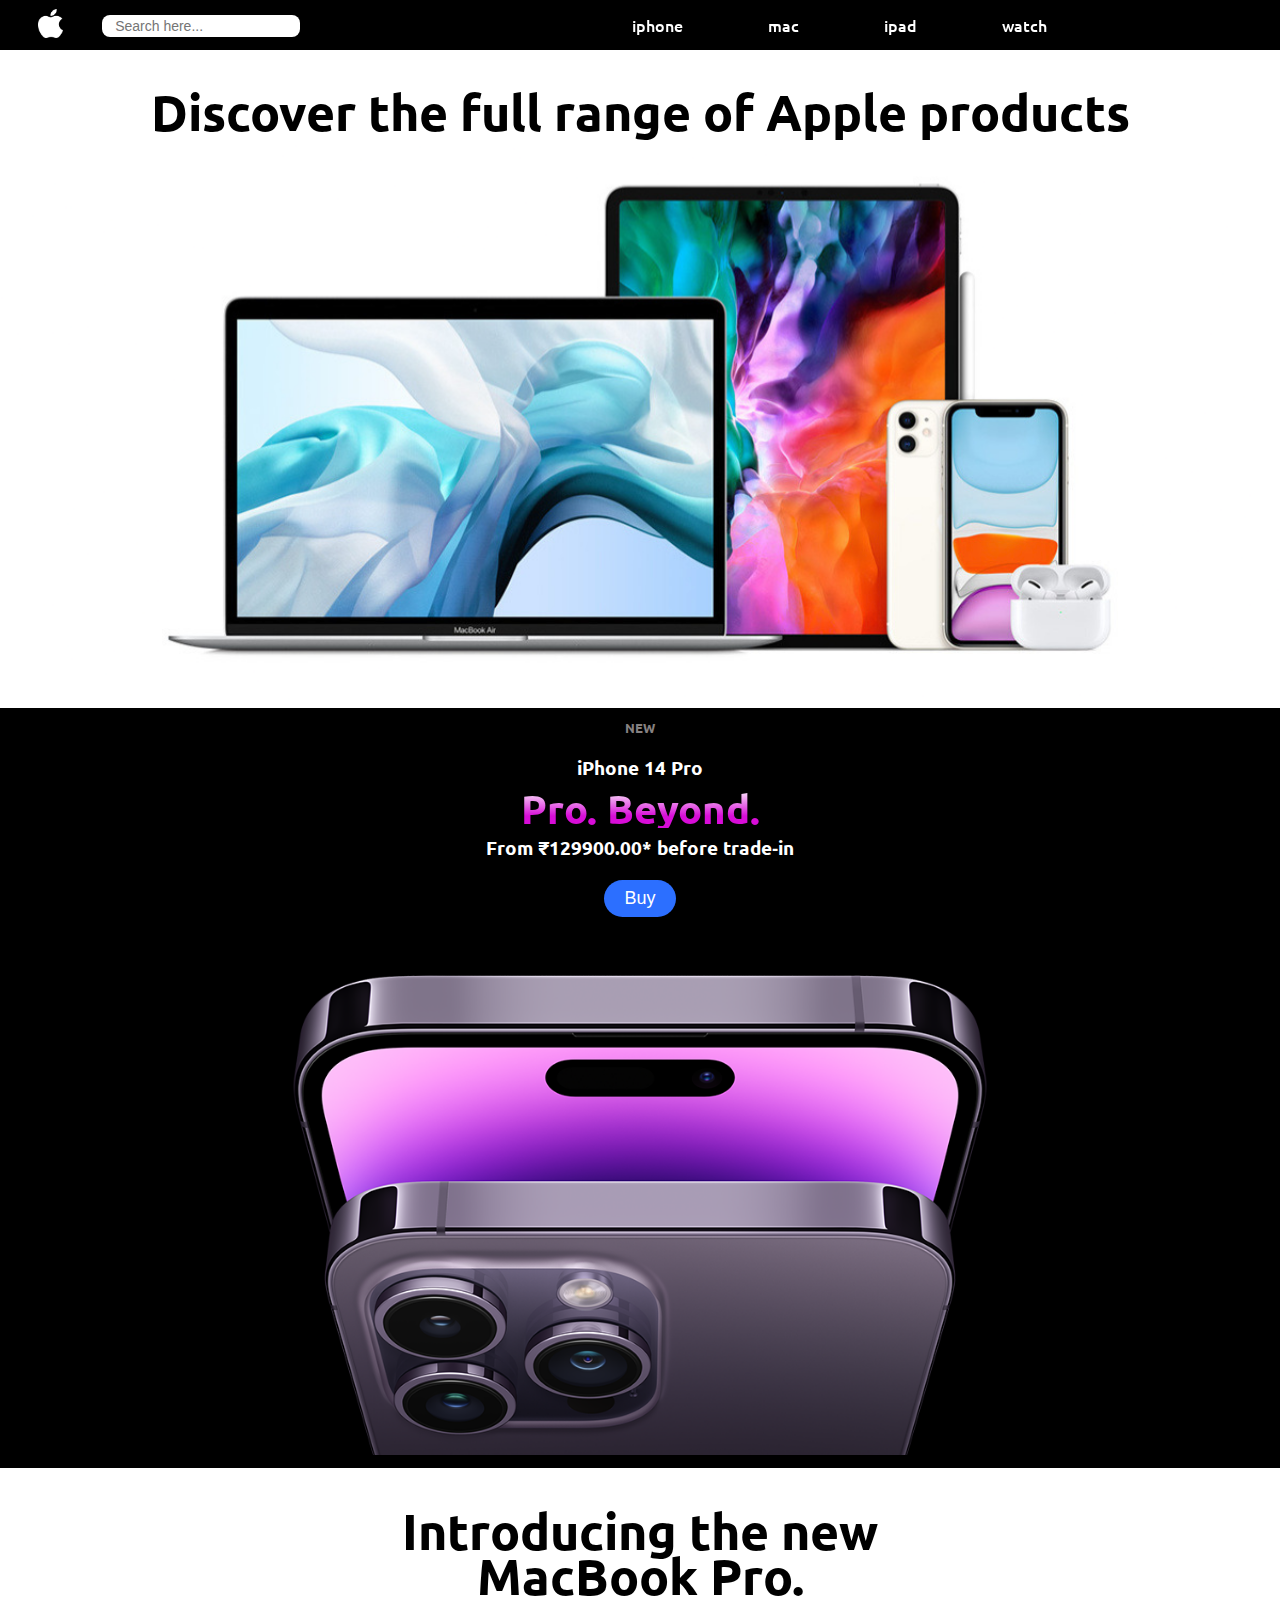
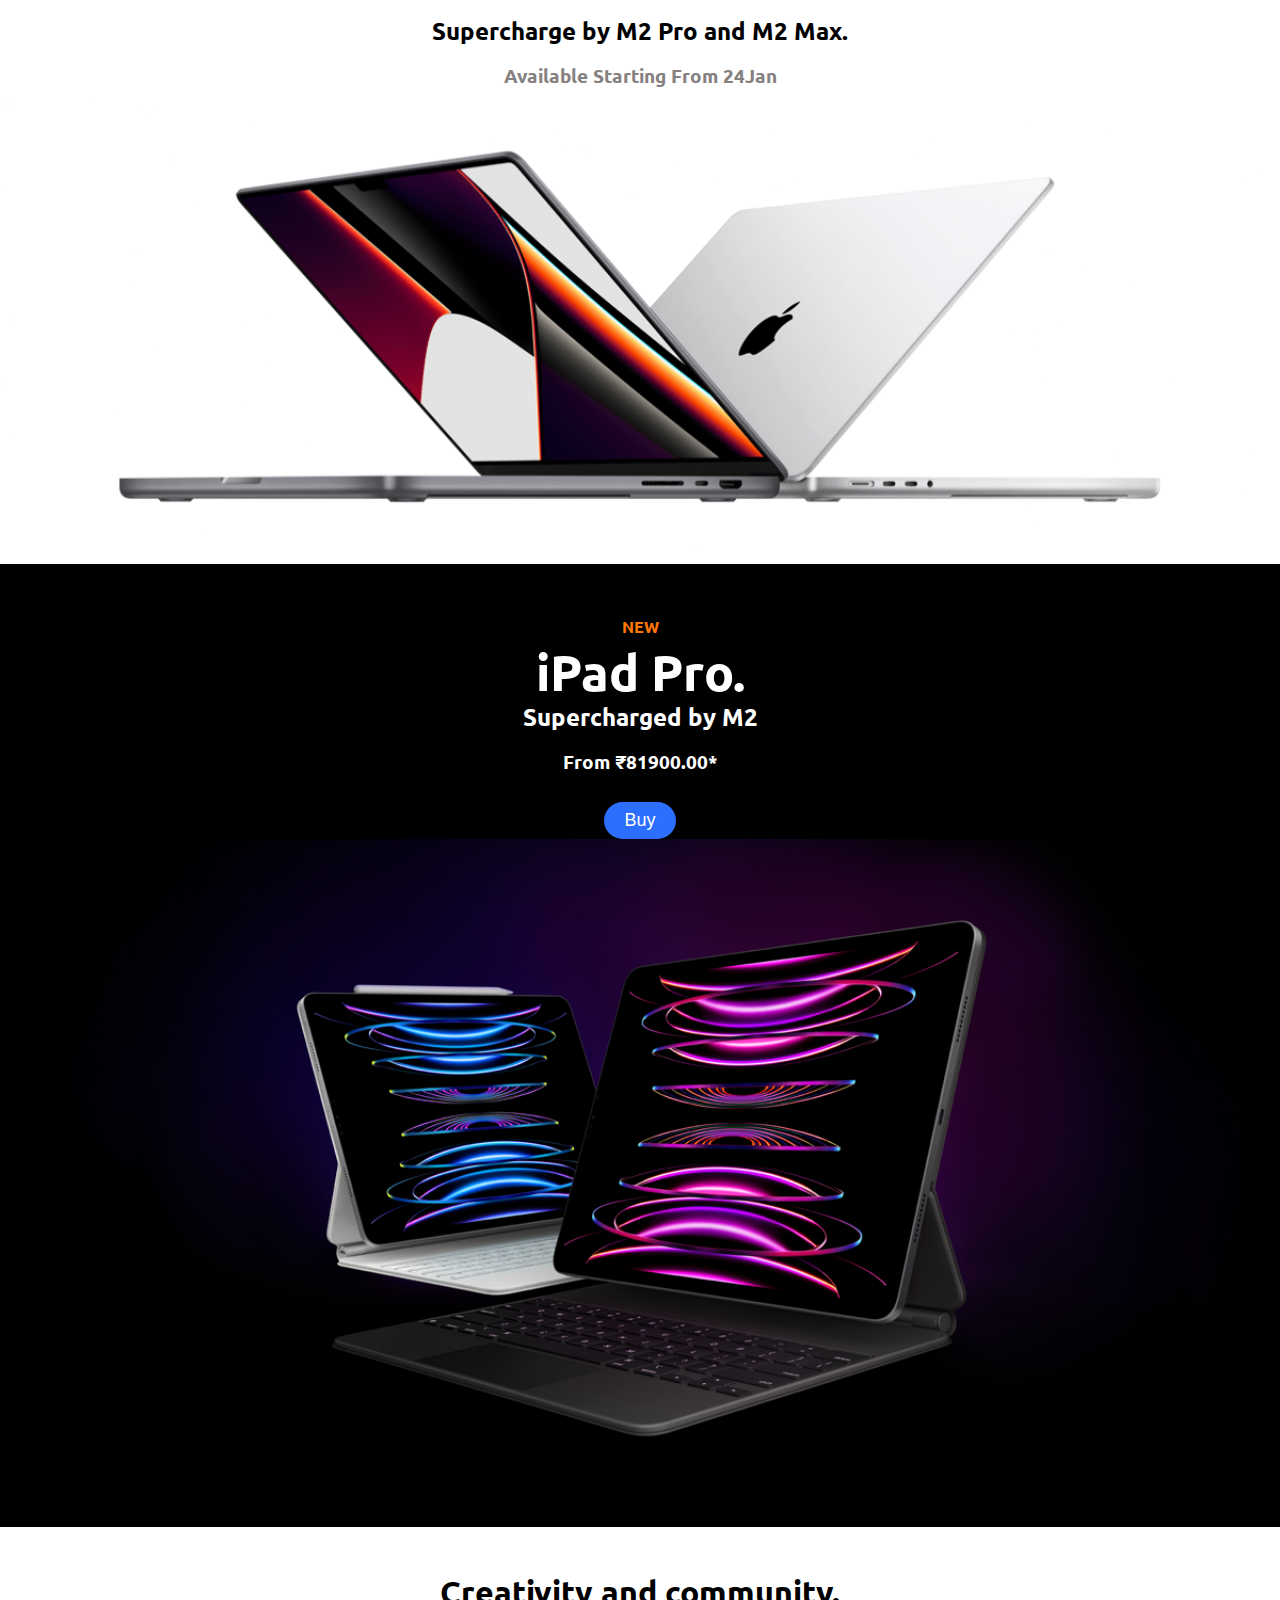
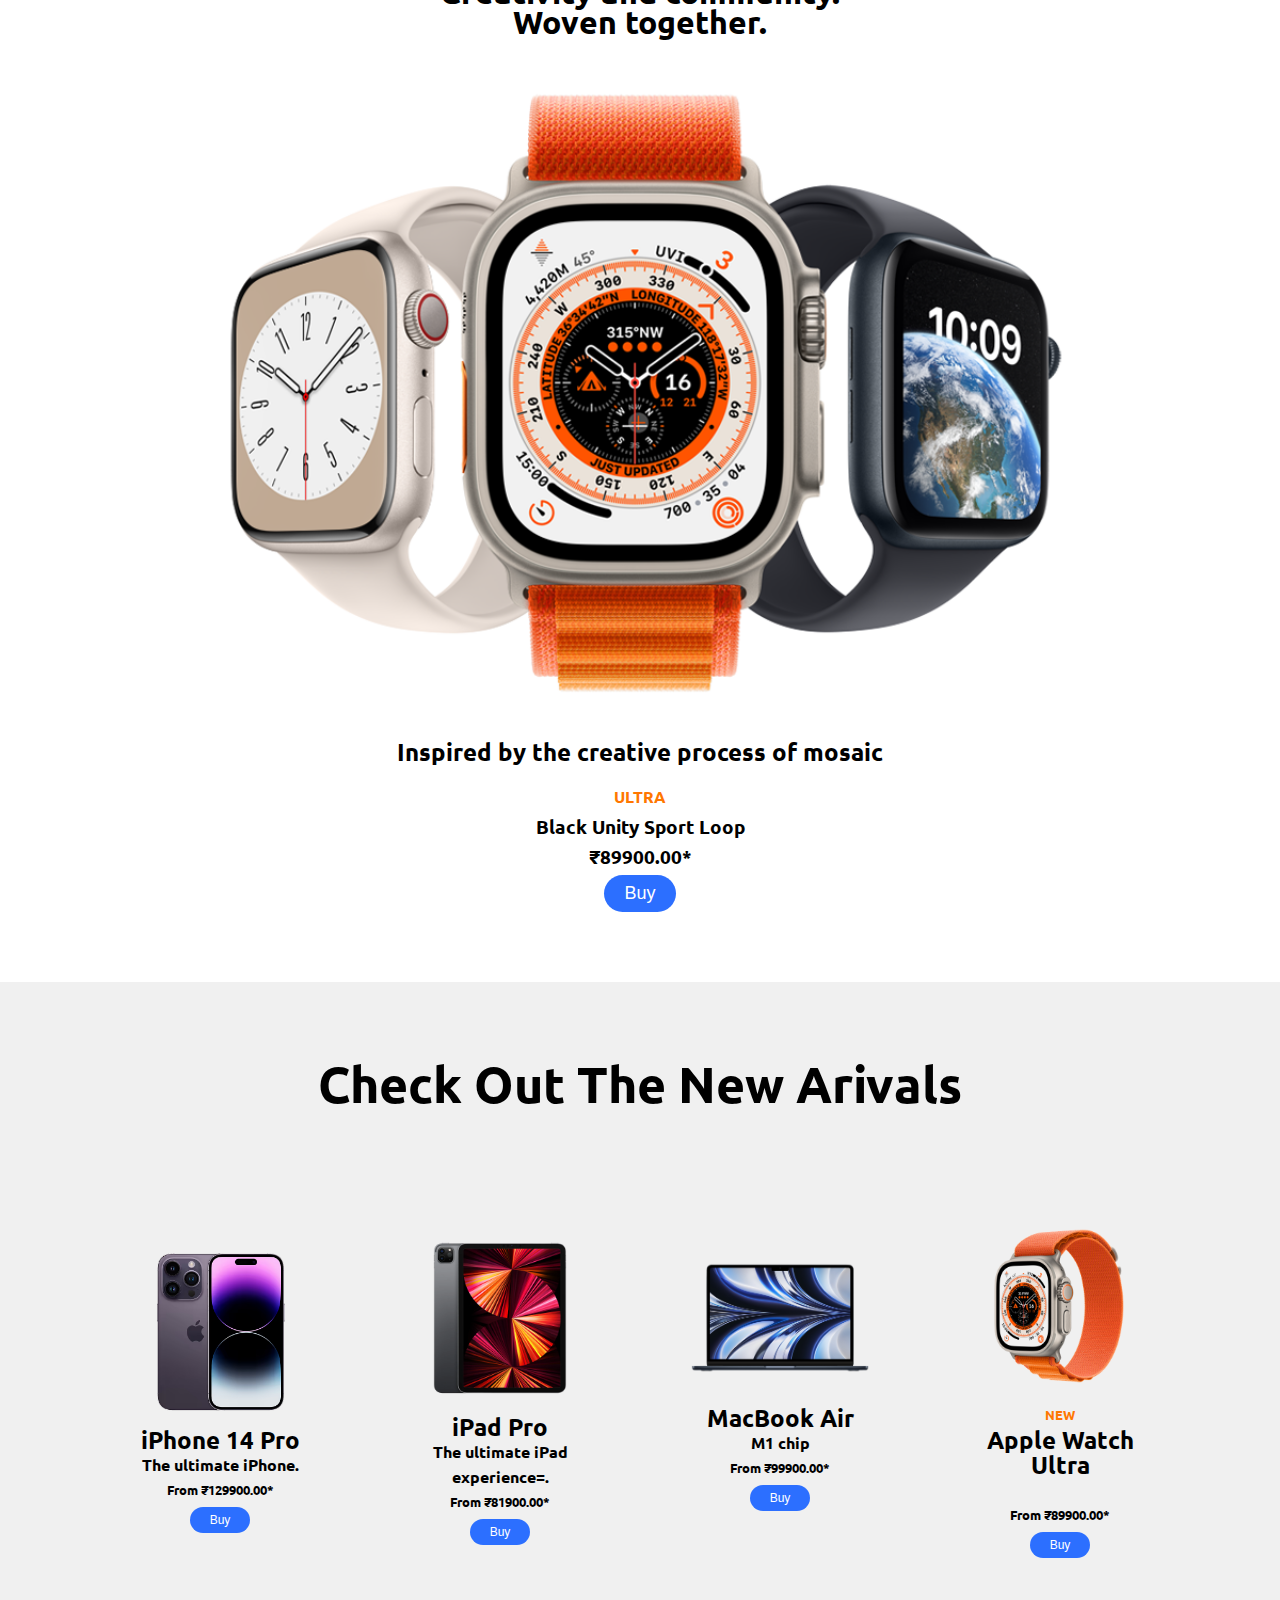
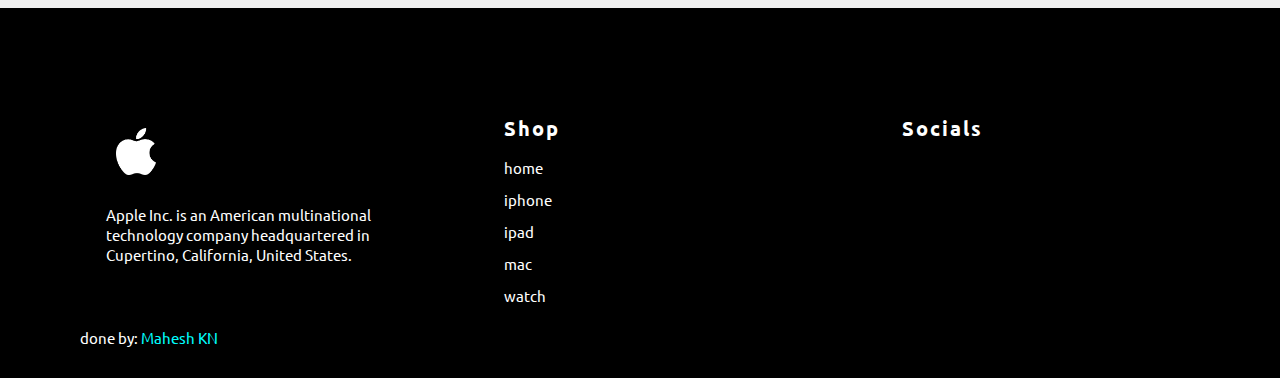
==== index.html @ 7b1b491d "Add files via upload" ====
<!DOCTYPE html>
<html lang="en">
  <head>
    <meta charset="UTF-8" />
    <meta http-equiv="X-UA-Compatible" content="IE=edge" />
    <meta name="viewport" content="width=device-width, initial-scale=1.0" />
    <!-- <link rel="shortcut icon" type="x-icon" src="./assets/img/logo.png" /> -->
    <link
      rel="stylesheet"
      href="https://cdnjs.cloudflare.com/ajax/libs/font-awesome/6.2.1/css/all.min.css"
      integrity="sha512-MV7K8+y+gLIBoVD59lQIYicR65iaqukzvf/nwasF0nqhPay5w/9lJmVM2hMDcnK1OnMGCdVK+iQrJ7lzPJQd1w=="
      crossorigin="anonymous"
      referrerpolicy="no-referrer"
    />
    <link rel="preconnect" href="https://fonts.googleapis.com" />
    <link rel="preconnect" href="https://fonts.gstatic.com" crossorigin />
    <link
      href="https://fonts.googleapis.com/css2?family=Ubuntu:wght@300&display=swap"
      rel="stylesheet"
    />
    <link rel="stylesheet" href="style.css" />
    <link rel="stylesheet" href="style2.css" />

    <title>apple</title>
  </head>
  <body>
    <header>
      <div class="logo">
        <a href="#">
          <img src="./assets/img/logo.png" alt="" width="25px" />
        </a>
      </div>

      <div class="searchbox">
        <input type="text" placeholder="Search here..." />
        <span class="fas fa-search" id="searchIcon"></span>
      </div>
      <div class="navbar">
        <ul>
          <li>
            <a href="./iphone.html">iphone </a>
          </li>
        </ul>
        <ul>
          <li>
            <a href="./mac.html">mac </a>
          </li>
        </ul>
        <ul>
          <li>
            <a href="./ipad.html">ipad </a>
          </li>
        </ul>
        <ul>
          <li>
            <a href="./watch.html">watch </a>
          </li>
        </ul>
        <ul>
          <li>
            <a href="#"><i class="fa-solid fa-bag-shopping"></i> </a>
          </li>
        </ul>
      </div>
    </header>
    <div class="hero">
      <h1>Discover the full range of Apple products</h1>
      <img src="./assets/img/hero - Edited.png" alt="" />
    </div>
    <div class="promotion-iphone">
      <h5 style="color: rgb(134, 129, 129)">NEW</h5>
      <h3>iPhone 14 Pro</h3>
      <h1>Pro. Beyond.</h1>
      <h3>From ₹129900.00* before trade‑in</h3>
      <h1><button id="btn">Buy</button></h1>

      <a href="./iphone.html"
        ><img src="./assets/iphone/iphone-14-pro_.png" alt="" width="800px"
      /></a>
    </div>

    <div class="promotion-mac">
      <h1>
        Introducing the new <br />
        MacBook Pro.
      </h1>
      <h2>Supercharge by M2 Pro and M2 Max.</h2>
      <h3 style="color: rgb(134, 129, 129)">Available Starting From 24Jan</h3>
      <a href="./mac.html">
        <img src="./assets/mac/macbook-promo white.png" alt=""
      /></a>
    </div>
    <div class="promotion-ipad">
      <h4 style="color: rgb(255, 119, 0)">NEW</h4>
      <h1>iPad Pro.</h1>
      <h2>Supercharged by M2</h2>
      <h3>From ₹81900.00*</h3>
      <h1><button id="btn">Buy</button></h1>
      <a href="./ipad.html">
        <img src="./assets/ipad/ipad-pro_promo.png" alt=""
      /></a>
    </div>
    <div class="promotion-watch">
      <h1>
        Creativity and community. <br />
        Woven together.
      </h1>
      <a href="./watch.html">
        <img src="./assets/watch/watch-promo.png" alt="" />
      </a>
      <h2>Inspired by the creative process of mosaic</h2>
      <h4 style="color: rgb(255, 119, 0)">ULTRA</h4>
      <h3>
        Black Unity Sport Loop <br />
        ₹89900.00*
      </h3>
      <h1><button id="btn">Buy</button></h1>
    </div>
    <div class="product">
      <div class="product-head">
        <h1>Check Out The New Arivals</h1>
      </div>
      <div class="product-card">
        <div class="card">
          <div class="p-img">
            <a href="./iphone.html"
              ><img src="./assets/iphone/iphone-p1.avif" alt=""
            /></a>
          </div>
          <h2>iPhone 14 Pro</h2>
          <h4>The ultimate iPhone.</h4>
          <div class="box">
            <h5>From ₹129900.00*</h5>
            <button class="p-button">Buy</button>
          </div>
        </div>
        <div class="card">
          <div class="p-img">
            <a href="./ipad.html"
              ><img src="./assets/ipad/ipad-p1.webp" alt=""
            /></a>
          </div>
          <h2>iPad Pro</h2>
          <h4>The ultimate iPad experience=.</h4>
          <div class="box">
            <h5>From ₹81900.00*</h5>
            <button class="p-button">Buy</button>
          </div>
        </div>
        <div class="card">
          <div class="p-img">
            <a href="./mac.html">
              <img src="./assets/mac/mac-p1.webp" alt=""
            /></a>
          </div>
          <br />
          <h2>MacBook Air</h2>
          <h4>M1 chip</h4>
          <div class="box">
            <h5>From ₹99900.00*</h5>
            <button class="p-button">Buy</button>
          </div>
        </div>
        <div class="card">
          <div class="p-img">
            <a href="./watch.html">
              <img src="./assets/watch/watch-p1.png" alt=""
            /></a>
          </div>
          <h5 style="color: rgb(255, 119, 0)">NEW</h5>
          <h2>Apple Watch Ultra</h2>
          <br />
          <div class="box">
            <h5>From ₹89900.00*</h5>
            <button class="p-button">Buy</button>
          </div>
        </div>
      </div>
    </div>
    <!-- *****footer***** -->
    <div class="footer">
      <footer>
        <div class="row">
          <div class="col">
            <a href="./index.html" class="logo">
              <img src="./assets/img/logo.png" alt="" width="40px" />
            </a>
            <p>
              Apple Inc. is an American multinational technology company
              headquartered in Cupertino, California, United States.
            </p>
          </div>

          <div class="col">
            <h3>shop</h3>
            <ul>
              <li>
                <a href="./index.html">home </a>
              </li>
              <li>
                <a href="./iphone.html">iphone </a>
              </li>
              <li>
                <a href="./ipad.html">ipad </a>
              </li>
              <li>
                <a href="./mac.html">mac </a>
              </li>
              <li>
                <a href="./watch.html">watch </a>
              </li>
            </ul>
          </div>
          <div class="col">
            <h3>Socials</h3>
            <ul class="social">
              <li>
                <a href="https://www.facebook.com/apple" target="_blank">
                  <i class="fa-brands fa-facebook-f"></i>
                </a>
              </li>
              <li>
                <a href="https://twitter.com/apple" target="_blank">
                  <i class="fa-brands fa-twitter"></i>
                </a>
              </li>
              <li>
                <a href="https://www.instagram.com/apple" target="_blank">
                  <i class="fa-brands fa-instagram"></i>
                </a>
              </li>
              <li>
                <a href="https://www.youtube.com/apple" target="_blank">
                  <i class="fa-brands fa-youtube"></i>
                </a>
              </li>
            </ul>
          </div>
        </div>
        <p id="waterMark">
          done by:
          <a
            href="https://www.linkedin.com/in/mahesh-k-n-732121251/"
            target="_blank"
          >
            Mahesh KN</a
          >
        </p>
      </footer>
    </div>
  </body>
</html>
---- style.css ----
* {
  padding: 0;
  margin: 0;
}
html {
  height: 100%;
}
body {
  font-family: "Ubuntu", sans-serif;
  min-height: 100%;
  display: flex;
  flex-direction: column;
}
header {
  position: sticky;
  z-index: 10;
  top: 0;
  left: 0;
  width: 100%;
  height: 50px;
  background: black;
  color: white;
  display: flex;
  align-items: center;
  justify-content: space-between;
}
.navbar {
  position: relative;
  display: flex;
  width: 70%;
  height: 100%;
  padding: 5%;
  align-items: center;
  justify-content: space-evenly;
}
.navbar li {
  list-style: none;
}
.navbar li a {
  text-decoration: none;
  color: white;
  font-weight: 500;
  border-bottom: 4px solid transparent;
  transition: 0.5s;
}

.navbar li a:hover {
  font-weight: 900;
}
.navbar li a:focus :active {
  font-weight: 900;
}
.logo {
  justify-content: space-evenly;
  display: flex;
  align-items: center;
  height: 100%;
  /* padding: 0 10px; */
  padding: 3%;
}
.searchbox {
  position: relative;
  width: 40%;

  justify-content: space-evenly;
}
.searchbox input {
  border: none;
  outline: none;
  border-radius: 8px;
  width: 50%;
  height: 15px;
  font-size: 14px;
  padding: 1%;
  text-indent: 5%;
}
#searchIcon {
  font-size: 18px;
  cursor: pointer;
}
.fa-solid,
.fa-bag-shopping {
  font-size: 24px;
}
footer {
  margin-top: auto;
  background-color: black;
  color: white;
  padding: 100px 0 30px;
  font-size: 15px;
  line-height: 20px;
  position: absolute;
  width: 100%;
}
footer .row {
  width: 85%;
  margin: auto;
  display: flex;
  justify-content: space-between;
  align-items: flex-start;
  flex-wrap: wrap;
}
footer .row .col .logo {
  flex-basis: 25%;
  padding: 10px;
  display: block;
  /* text-align: center; */
  font-size: 2em;
  margin-bottom: 20px;
}
footer .row .col p {
  /* text-align: center; */
  margin-bottom: 20px;
}
footer .row .col {
  flex-basis: 25%;
  padding: 10px;
}
footer .row .col h3 {
  text-transform: capitalize;
  position: relative;
  margin-bottom: 20px;
  letter-spacing: 2px;
  font-size: 20px;
}
footer .row .col li {
  list-style: none;
  margin-bottom: 12px;
}
footer .row .col li a {
  text-decoration: none;
  color: white;
  transition: 0.4s;
}
footer .row .col li a:hover {
  font-weight: 900;
  /* text-decoration: underline; */
  padding-left: 5px;
}
footer .row .col i {
  font-size: 20px;
  width: 40px;
  height: 40px;
  margin-left: 8px;
}
#waterMark {
  margin-left: 80px;
}
#waterMark a {
  color: aqua;
  text-decoration: none;
}
.hero {
  text-align: center;
  font-weight: 900;

  width: 100%;
  overflow: hidden;
}
.hero h1 {
  padding: 30px 0 0 0;
  font-size: 50px;
  font-weight: 900;
}
.hero h1:hover {
  box-shadow: 5px 5px 5px grey;
}
.hero img {
  width: 100%;
  height: 100%;
  object-fit: cover;
}
.promotion-iphone {
  /* padding: 40px 0 0 0; */
  background: black;
  text-align: center;
  color: white;
  line-height: 40px;
  overflow: hidden;
}
.promotion-iphone img {
  width: 80%;
  height: 100%;
  object-fit: cover;
}
.promotion-iphone h1 {
  background: linear-gradient(white 0%, rgb(216, 13, 216) 70%);
  -webkit-background-clip: text;
  color: transparent;
  font-weight: 900;
  font-style: bold;
  font-size: 40px;
}
.promotion-mac {
  position: relative;
  padding: 40px 0 0 0;
  background: white;
  text-align: center;
  color: black;
  line-height: 045px;
  overflow: hidden;
}
.promotion-mac img {
  width: 100%;
  height: 100%;
  object-fit: cover;
}
.promotion-mac h1 {
  font-size: 50px;
  padding: 0 0 10px 0;
}
#btn {
  padding: 8px 20px;
  font-size: 18px;
  border-radius: 20px;
  background-color: rgb(44, 111, 255);
  color: white;
  outline: none;
  border: none;
  cursor: pointer;
}
.promotion-ipad {
  padding: 40px 0 0 0;
  background: black;
  text-align: center;
  color: white;
  line-height: 45px;
  overflow: hidden;
}
.promotion-ipad img {
  width: 100%;
  height: 100%;
  object-fit: cover;
}
.promotion-ipad h1 {
  font-weight: 900;
  font-size: 50px;
}
.promotion-watch {
  padding: 50px 0;
  background: white;
  text-align: center;
  color: black;
  line-height: 30px;
  width: 100%;
  overflow: hidden;
}
.promotion-watch img {
  width: 100%;
  height: 100%;
  object-fit: cover;
}
.promotion-watch h1 {
  line-height: 30px;
  font-weight: 900;
  font-size: 38qpx;
  padding: 0 0 20px 0;
}
.promotion-watch h2 {
  margin-bottom: 15px;
}
@media (max-width: 768px) {
  header {
    display: block;
    height: 50%;
  }

  .navbar {
    position: relative;
    align-items: center;
    font-size: 40px;
    margin: 0 60px;
  }

  .navbar li {
    padding: 0 10px;
    display: flex;
    font-size: 18px;
  }
  .searchbox {
    width: 90%;
    text-align: center;
    margin: 0 50px;
  }
  .searchbox input {
    height: 30px;
  }
  .hero h1 {
    font-size: 28px;
  }
  .promotion-mac h1 {
    font-size: 28px;
  }
  .promotion-ipad h1 {
    font-size: 32px;
  }
  .promotion-watch h2 {
    font-size: 24px;
  }

  footer {
    position: unset;
  }
  footer .row .col {
    flex-basis: 100%;
    padding: 0;
    margin: 10px;
  }
  footer .row .col .social {
    display: flex;
  }
}
---- style2.css ----
.product {
  padding: 10px 5px;
  background: rgb(240, 240, 240);
}
.product-head {
  text-align: center;
}
.product h1 {
  font-size: 50px;
  padding: 60px 0;
}
.product-card {
  justify-content: center;
  align-items: center;
  display: grid;
  grid-template-columns: auto auto auto auto;
}
.card {
  line-height: 25px;
  margin: 40px;
  width: 200px;
  text-align: center;
}

.p-button {
  margin-top: 5px;
  padding: 6px 20px;
  font-size: 12px;
  border-radius: 20px;
  background-color: rgb(44, 111, 255);
  color: white;
  outline: none;
  border: none;
  cursor: pointer;
}
.product-card img {
  width: 90%;
  object-fit: cover;
}
.iphone-p2 {
  padding: 20px 0 0;
  background: white;
  text-align: center;
  color: black;
  line-height: 40px;
  width: 100%;
  overflow: hidden;
}
.iphone-p2 img {
  width: 85%;
  margin-top: 15px;
  height: 100%;
  object-fit: cover;
}
.iphone-p2 h1 {
  background: linear-gradient(
    to right,
    #2ca2b4,
    #5598de 24%,
    #7f87ff 45%,
    #f65aad 76%,
    #ec3d43 22%
  );

  -webkit-background-clip: text;
  color: transparent;
  font-weight: 900;
  font-style: bold;
  font-size: 40px;
  padding-bottom: 10px;
}
.ipad-p2 {
  line-height: 40px;
  overflow: hidden;
  text-align: center;
}
.ipad-p2 h1 {
  font-size: 50px;
}
.ipad-p2 img {
  width: 70%;
  height: 100%;
  object-fit: cover;
}
.mac-p2 {
  padding: 20px 0 0;
  background: black;
  text-align: center;
  color: white;
  line-height: 40px;
  width: 100%;
  overflow: hidden;
}
.mac-p2 img {
  width: 70%;
  height: 100%;
  object-fit: cover;
}
.mac-p3 {
  padding: 20px 0 0;
  background: white;
  text-align: center;
  color: black;
  line-height: 40px;
  width: 100%;
  overflow: hidden;
}
.mac-p3 img {
  width: 50%;
  height: 100%;
  object-fit: cover;
  padding-bottom: 40px;
}
.card .p-img img {
  /* width: 5o%; */
}
@media (max-width: 768px) {
  .product-head h1 {
    font-size: 28px;
  }
  .product-card {
    /* margin: 1% 30%; */
    justify-content: center;
    align-items: center;
    display: grid;
    grid-template-columns: auto;
  }
  .card {
    line-height: 25px;
    margin: 20px;
    width: 350px;
    text-align: center;
  }
}
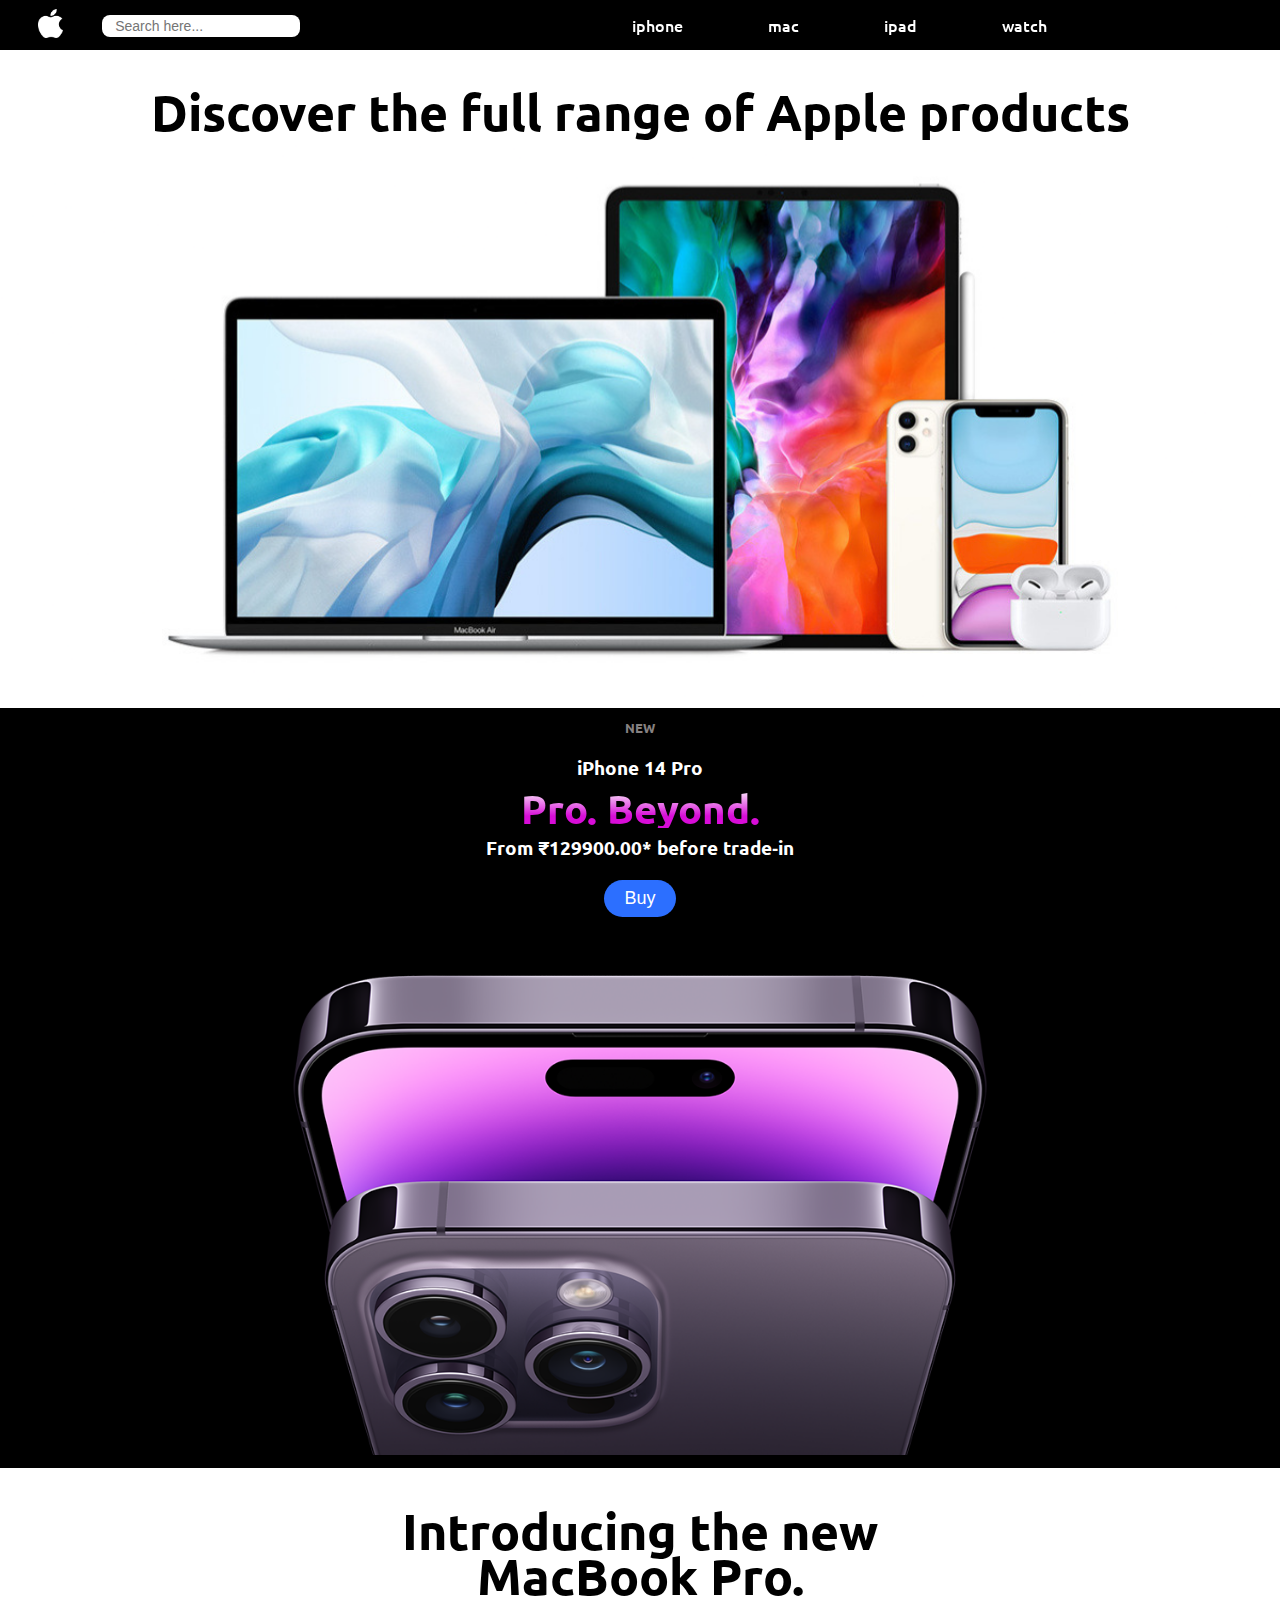
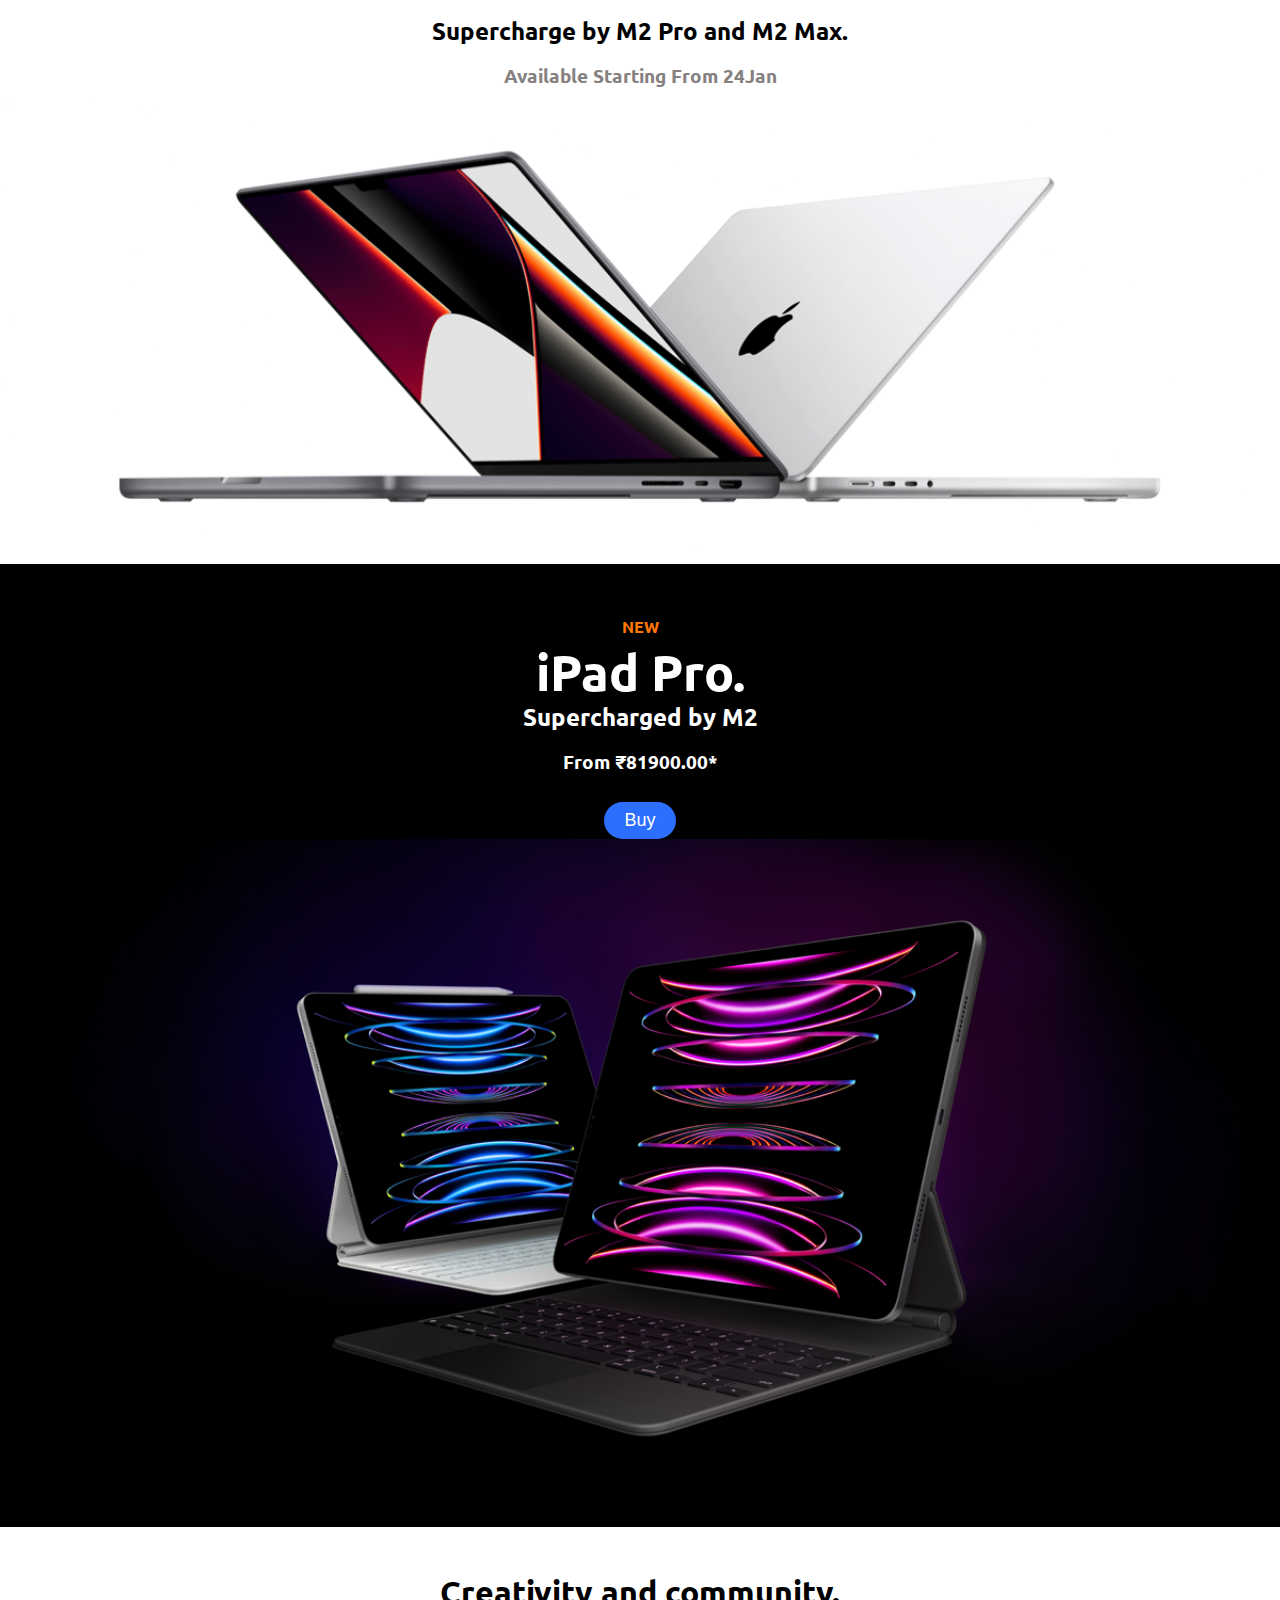
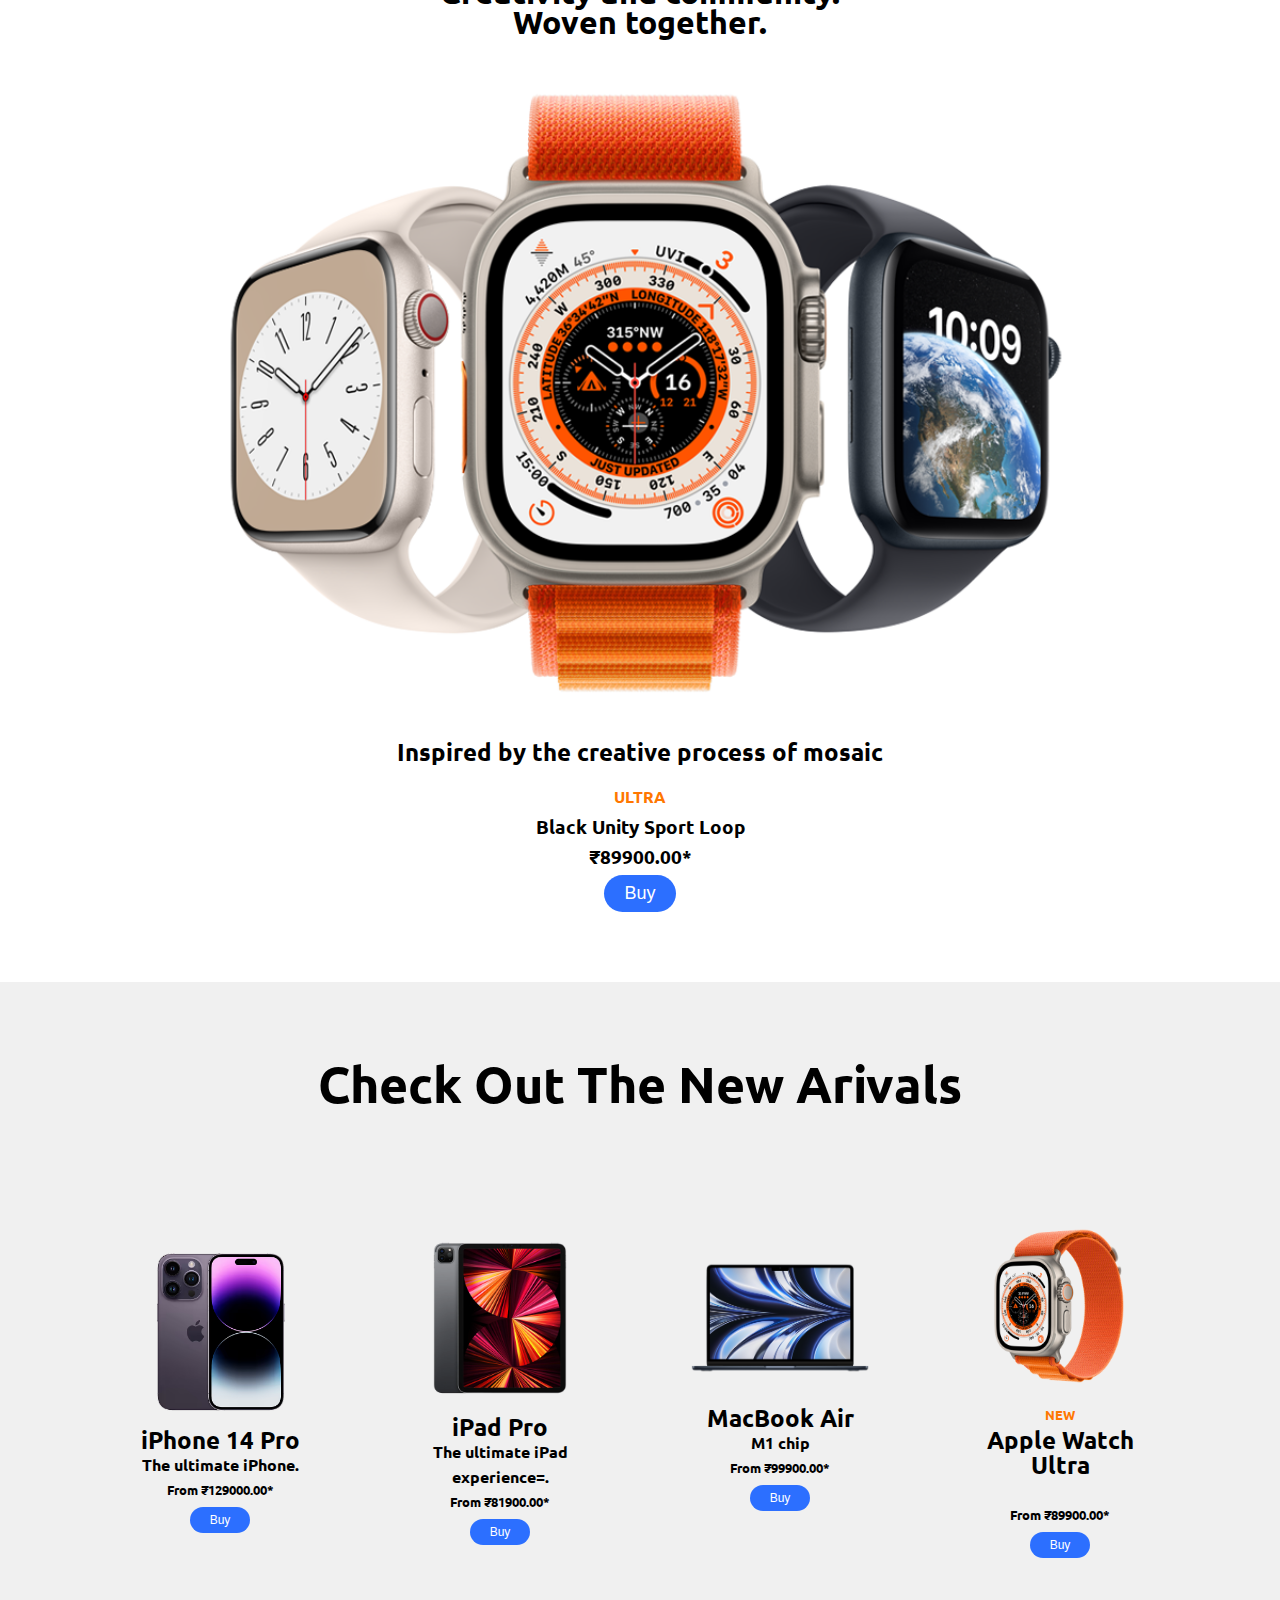
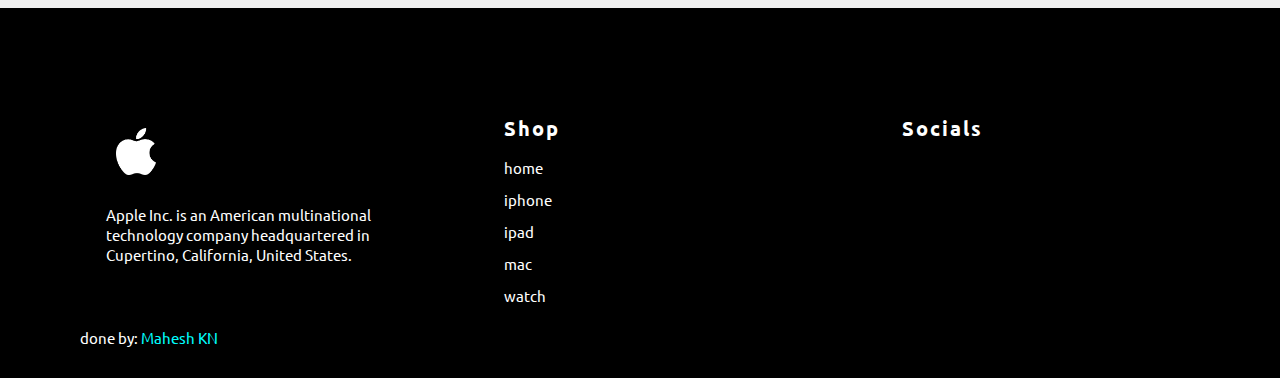
==== commit e1397d8d: "Update index.html" ====
--- a/index.html
+++ b/index.html
@@ -4,7 +4,7 @@
     <meta charset="UTF-8" />
     <meta http-equiv="X-UA-Compatible" content="IE=edge" />
     <meta name="viewport" content="width=device-width, initial-scale=1.0" />
-    <!-- <link rel="shortcut icon" type="x-icon" src="./assets/img/logo.png" /> -->
+    <link rel="icon" type="image" src="./assets/img/logo.png" />
     <link
       rel="stylesheet"
       href="https://cdnjs.cloudflare.com/ajax/libs/font-awesome/6.2.1/css/all.min.css"
@@ -130,7 +130,7 @@
           <h2>iPhone 14 Pro</h2>
           <h4>The ultimate iPhone.</h4>
           <div class="box">
-            <h5>From ₹129900.00*</h5>
+            <h5>From ₹129000.00*</h5>
             <button class="p-button">Buy</button>
           </div>
         </div>
--- a/style.css
+++ b/style.css
@@ -1,6 +1,8 @@
 * {
   padding: 0;
   margin: 0;
+   
+  
 }
 html {
   height: 100%;
@@ -10,6 +12,7 @@
   min-height: 100%;
   display: flex;
   flex-direction: column;
+  background-color: white;
 }
 header {
   position: sticky;
@@ -280,7 +283,7 @@
   .searchbox {
     width: 90%;
     text-align: center;
-    margin: 0 50px;
+    margin: 0 30px;
   }
   .searchbox input {
     height: 30px;
--- a/style2.css
+++ b/style2.css
@@ -114,6 +114,22 @@
 .card .p-img img {
   /* width: 5o%; */
 }
+@media (max-width: 1040px) {
+  .product-card {
+    /* margin: 1% 30%; */
+    justify-content: center;
+    align-items: center;
+    display: grid;
+    grid-template-columns: auto auto;
+  }
+  .card {
+    line-height: 25px;
+    margin: 20px;
+    width: 70%px;
+    text-align: center;
+  }
+}
+
 @media (max-width: 768px) {
   .product-head h1 {
     font-size: 28px;
@@ -131,4 +147,31 @@
     width: 350px;
     text-align: center;
   }
+  .p-button {
+    height: 40px;
+    width: 120px;
+    margin-top: 5px;
+    padding: 6px 20px;
+    font-size: 22px;
+    border-radius: 30px;
+    background-color: rgb(44, 111, 255);
+    color: white;
+    outline: none;
+    border: none;
+    cursor: pointer;
+  }
+  #btn {
+    height: 40px;
+    width: 120px;
+    margin-top: 15px;
+    padding: 6px 20px;
+    font-size: 22px;
+    border-radius: 30px;
+    background-color: rgb(44, 111, 255);
+    color: white;
+    outline: none;
+    border: none;
+    cursor: pointer;
+  }
 }
+
